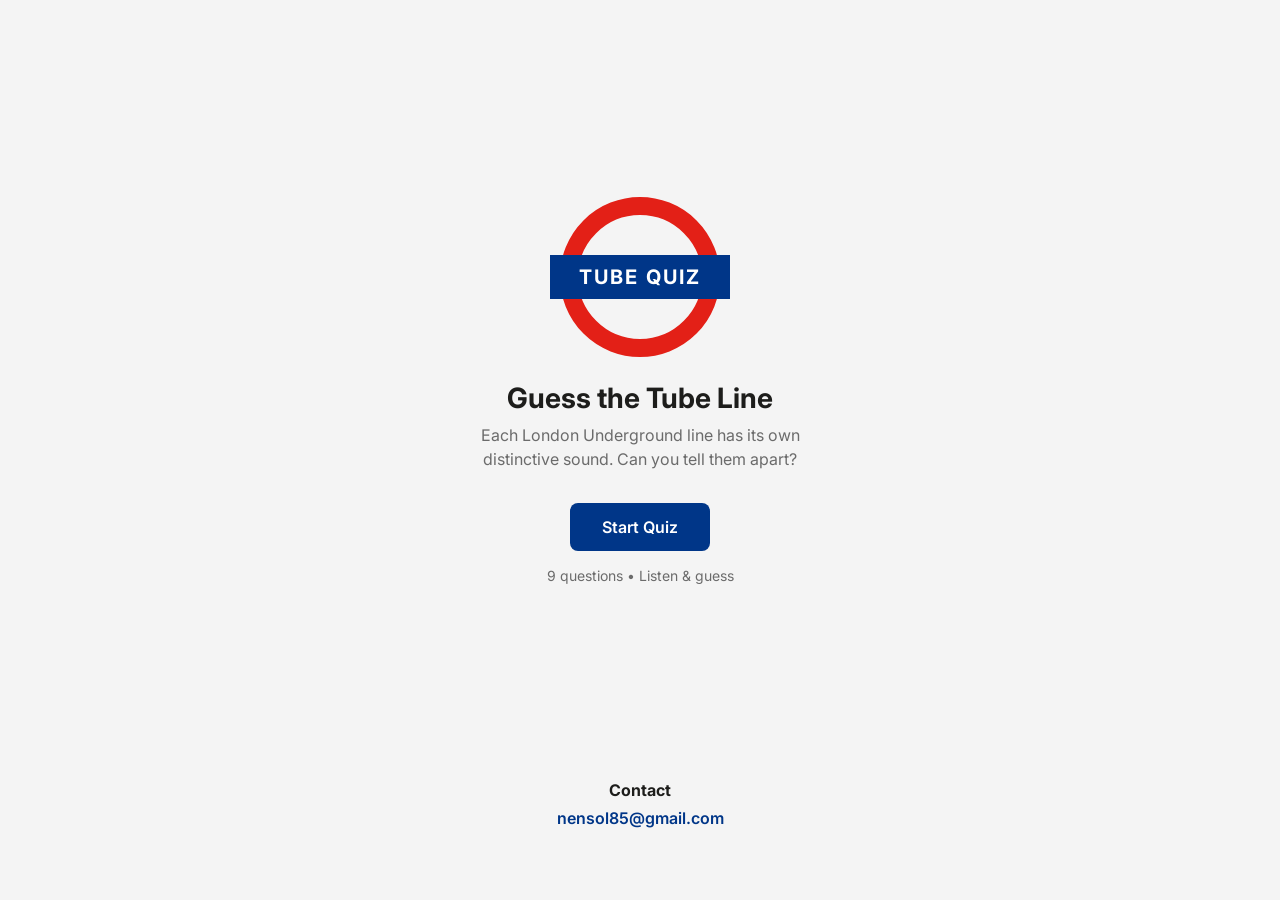
==== docs/index.html @ 5179f38a "feat: add footer contact section" ====
<!DOCTYPE html>
<html lang="en">
<head>
    <meta charset="UTF-8">
    <meta name="viewport" content="width=device-width, initial-scale=1.0">
    <title>Tube Sound Quiz - Guess the London Underground Line</title>
    <meta name="description" content="Can you identify London Underground lines just by their sound? Take the quiz and find out!">
    <meta property="og:title" content="Tube Sound Quiz">
    <meta property="og:description" content="Can you identify London Underground lines just by their sound? 10 questions, 10 lines. How well do you know the Tube?">
    <meta property="og:type" content="website">
    <meta property="og:url" content="https://tubesoundquiz.com/">
    <meta name="twitter:card" content="summary">
    <meta name="twitter:title" content="Tube Sound Quiz">
    <meta name="twitter:description" content="Can you identify London Underground lines just by their sound? Take the quiz!">
    <link rel="preconnect" href="https://fonts.googleapis.com">
    <link href="https://fonts.googleapis.com/css2?family=Inter:wght@400;600;700&display=swap" rel="stylesheet">
<style>
* {
    margin: 0;
    padding: 0;
    box-sizing: border-box;
}

:root {
    --bakerloo: #B36305;
    --central: #E32017;
    --circle: #FFD300;
    --district: #00782A;
    --jubilee: #A0A5A9;
    --metropolitan: #9B0056;
    --northern: #000000;
    --piccadilly: #003688;
    --victoria: #0098D4;
    --elizabeth: #6950A1;
    --dlr: #00A4A7;

    --tfl-blue: #003688;
    --tfl-red: #E32017;
    --bg: #f4f4f4;
    --card-bg: #ffffff;
    --text: #1d1d1b;
    --text-muted: #6b6b6b;
}

body {
    font-family: 'Inter', 'Johnston ITC', -apple-system, BlinkMacSystemFont, sans-serif;
    background: var(--bg);
    color: var(--text);
    min-height: 100vh;
    display: flex;
    flex-direction: column;
    align-items: center;
}

#app {
    width: 100%;
    max-width: 520px;
    padding: 24px;
    min-height: calc(100vh - 120px);
    display: flex;
    align-items: center;
    justify-content: center;
}

.site-footer {
    width: 100%;
    max-width: 520px;
    padding: 0 24px 24px;
    text-align: center;
    color: var(--text-muted);
}

.footer-title {
    font-size: 16px;
    font-weight: 700;
    margin-bottom: 8px;
    color: var(--text);
}

.footer-link {
    color: var(--tfl-blue);
    font-weight: 600;
    text-decoration: none;
}

.footer-link:hover {
    text-decoration: underline;
}

.screen {
    display: none;
    width: 100%;
    animation: fadeIn 0.3s ease;
}

.screen.active {
    display: flex;
    flex-direction: column;
    align-items: center;
}

@keyframes fadeIn {
    from { opacity: 0; transform: translateY(10px); }
    to { opacity: 1; transform: translateY(0); }
}

/* Roundel */
.roundel {
    position: relative;
    width: 160px;
    height: 160px;
    margin-bottom: 24px;
}

.roundel::before {
    content: '';
    position: absolute;
    inset: 0;
    border-radius: 50%;
    border: 18px solid var(--tfl-red);
}

.roundel-bar {
    position: absolute;
    top: 50%;
    left: 50%;
    transform: translate(-50%, -50%);
    width: 180px;
    background: var(--tfl-blue);
    color: white;
    text-align: center;
    font-weight: 700;
    font-size: 20px;
    letter-spacing: 2px;
    padding: 10px 0;
    z-index: 1;
}

/* Typography */
h1 {
    font-size: 28px;
    font-weight: 700;
    margin-bottom: 8px;
    text-align: center;
}

h2 {
    font-size: 22px;
    font-weight: 600;
    margin-bottom: 20px;
    text-align: center;
}

.subtitle {
    color: var(--text-muted);
    text-align: center;
    max-width: 360px;
    line-height: 1.5;
    margin-bottom: 32px;
}

.hint {
    color: var(--text-muted);
    font-size: 14px;
    margin-top: 16px;
}

/* Buttons */
.btn {
    border: none;
    border-radius: 8px;
    font-size: 16px;
    font-weight: 600;
    padding: 14px 32px;
    cursor: pointer;
    transition: all 0.15s ease;
    font-family: inherit;
}

.btn-primary {
    background: var(--tfl-blue);
    color: white;
}

.btn-primary:hover {
    background: #004aad;
    transform: translateY(-1px);
    box-shadow: 0 4px 12px rgba(0, 54, 136, 0.3);
}

.btn-primary:active {
    transform: translateY(0);
}

/* Play Button */
.btn-play {
    display: flex;
    flex-direction: column;
    align-items: center;
    gap: 8px;
    background: none;
    border: none;
    color: var(--tfl-blue);
    cursor: pointer;
    padding: 16px;
    margin-bottom: 24px;
    transition: all 0.15s ease;
    font-family: inherit;
    font-size: 14px;
    font-weight: 600;
}

.btn-play:hover {
    color: #004aad;
    transform: scale(1.05);
}

.btn-play.playing {
    color: var(--tfl-red);
    animation: pulse 1s ease-in-out infinite;
}

@keyframes pulse {
    0%, 100% { transform: scale(1); }
    50% { transform: scale(1.08); }
}

/* Quiz Header */
.quiz-header {
    width: 100%;
    margin-bottom: 32px;
}

.progress-bar {
    width: 100%;
    height: 6px;
    background: #e0e0e0;
    border-radius: 3px;
    overflow: hidden;
    margin-bottom: 12px;
}

.progress-fill {
    height: 100%;
    background: var(--tfl-blue);
    border-radius: 3px;
    transition: width 0.4s ease;
    width: 0%;
}

.quiz-info {
    display: flex;
    justify-content: space-between;
    font-size: 14px;
    color: var(--text-muted);
    font-weight: 600;
}

/* Quiz Body */
.quiz-body {
    display: flex;
    flex-direction: column;
    align-items: center;
    width: 100%;
}

/* Options */
.options {
    display: grid;
    grid-template-columns: 1fr 1fr;
    gap: 12px;
    width: 100%;
    margin-bottom: 20px;
}

.option-btn {
    position: relative;
    border: 2px solid #e0e0e0;
    border-radius: 10px;
    padding: 14px 16px;
    background: white;
    cursor: pointer;
    font-size: 14px;
    font-weight: 600;
    font-family: inherit;
    text-align: left;
    transition: all 0.15s ease;
    display: flex;
    align-items: center;
    gap: 10px;
}

.option-btn:hover:not(:disabled) {
    border-color: var(--tfl-blue);
    background: #f0f5ff;
    transform: translateY(-1px);
    box-shadow: 0 2px 8px rgba(0, 0, 0, 0.08);
}

.option-btn .line-dot {
    width: 14px;
    height: 14px;
    border-radius: 50%;
    flex-shrink: 0;
}

.option-btn:disabled {
    cursor: default;
    opacity: 0.6;
}

.option-btn.correct {
    border-color: #00782A;
    background: #e8f5ec;
    opacity: 1 !important;
}

.option-btn.wrong {
    border-color: var(--tfl-red);
    background: #fde8e8;
    opacity: 1 !important;
}

/* Feedback */
.feedback {
    text-align: center;
    width: 100%;
    padding: 20px;
    border-radius: 12px;
    background: white;
    border: 1px solid #e0e0e0;
    animation: fadeIn 0.3s ease;
}

.feedback.hidden {
    display: none;
}

#feedback-icon {
    font-size: 36px;
    margin-bottom: 8px;
}

#feedback-text {
    font-size: 18px;
    font-weight: 700;
    margin-bottom: 4px;
}

#feedback-detail {
    color: var(--text-muted);
    font-size: 14px;
    line-height: 1.5;
    margin-bottom: 16px;
}

/* Results */
.score-circle {
    width: 140px;
    height: 140px;
    border-radius: 50%;
    border: 6px solid var(--tfl-blue);
    display: flex;
    flex-direction: column;
    align-items: center;
    justify-content: center;
    margin: 24px 0;
}

#final-score {
    font-size: 48px;
    font-weight: 700;
    color: var(--tfl-blue);
    line-height: 1;
}

.score-label {
    font-size: 14px;
    color: var(--text-muted);
}

#results-message {
    color: var(--text-muted);
    text-align: center;
    margin-bottom: 24px;
    line-height: 1.5;
}

.results-breakdown {
    width: 100%;
    margin-bottom: 24px;
}

.result-row {
    display: flex;
    align-items: center;
    padding: 8px 12px;
    border-radius: 8px;
    margin-bottom: 4px;
    font-size: 14px;
    gap: 10px;
}

.result-row .line-dot {
    width: 12px;
    height: 12px;
    border-radius: 50%;
    flex-shrink: 0;
}

.result-row .line-name {
    flex: 1;
    font-weight: 600;
}

.result-row .result-icon {
    font-size: 16px;
}

.result-row.correct-row {
    background: #e8f5ec;
}

.result-row.wrong-row {
    background: #fde8e8;
}

/* Share platforms */
.share-platforms {
    display: flex;
    gap: 12px;
    justify-content: center;
    margin-bottom: 16px;
}

.share-icon {
    width: 44px;
    height: 44px;
    border-radius: 50%;
    border: 2px solid #e0e0e0;
    background: white;
    color: #1d1d1b;
    display: flex;
    align-items: center;
    justify-content: center;
    cursor: pointer;
    transition: all 0.15s ease;
}

.share-icon:hover {
    transform: translateY(-2px);
    box-shadow: 0 4px 12px rgba(0,0,0,0.12);
}

.share-icon[data-platform="x"]:hover { background: #000; color: white; border-color: #000; }
.share-icon[data-platform="whatsapp"]:hover { background: #25D366; color: white; border-color: #25D366; }
.share-icon[data-platform="facebook"]:hover { background: #1877F2; color: white; border-color: #1877F2; }
.share-icon[data-platform="reddit"]:hover { background: #FF4500; color: white; border-color: #FF4500; }
.share-icon[data-platform="copy"]:hover { background: var(--tfl-blue); color: white; border-color: var(--tfl-blue); }
.share-icon[data-platform="copy"].copied { background: #00782A; color: white; border-color: #00782A; }

/* Results actions */
.results-actions {
    display: flex;
    gap: 12px;
    width: 100%;
    justify-content: center;
}

.btn-share {
    background: #1d9bf0;
    color: white;
}

.btn-share:hover {
    background: #1a8cd8;
    transform: translateY(-1px);
    box-shadow: 0 4px 12px rgba(29, 155, 240, 0.3);
}

.btn-share.copied {
    background: #00782A;
}

/* Responsive */
@media (max-width: 480px) {
    #app {
        padding: 16px;
        min-height: calc(100vh - 104px);
    }

    .site-footer {
        padding: 0 16px 16px;
    }

    .options {
        grid-template-columns: 1fr;
    }

    h1 { font-size: 24px; }
    h2 { font-size: 20px; }

    .roundel {
        width: 120px;
        height: 120px;
    }

    .roundel::before {
        border-width: 14px;
    }

    .roundel-bar {
        width: 140px;
        font-size: 16px;
        padding: 8px 0;
    }
}

</style>
</head>
<body>
    <div id="app">
        <!-- Start Screen -->
        <div id="start-screen" class="screen active">
            <div class="roundel">
                <div class="roundel-bar">TUBE QUIZ</div>
            </div>
            <h1>Guess the Tube Line</h1>
            <p class="subtitle">Each London Underground line has its own distinctive sound. Can you tell them apart?</p>
            <p id="loading-msg" class="subtitle">Loading...</p>
            <button id="start-btn" class="btn btn-primary" style="display:none">Start Quiz</button>
            <p class="hint">10 questions &bull; Listen &amp; guess</p>
        </div>

        <!-- Quiz Screen -->
        <div id="quiz-screen" class="screen">
            <div class="quiz-header">
                <div class="progress-bar">
                    <div id="progress-fill" class="progress-fill"></div>
                </div>
                <div class="quiz-info">
                    <span id="question-num">Question 1/10</span>
                    <span id="score-display">Score: 0</span>
                </div>
            </div>

            <div class="quiz-body">
                <h2>Which line is this?</h2>
                <button id="play-btn" class="btn-play" aria-label="Play sound">
                    <svg width="48" height="48" viewBox="0 0 48 48" fill="none">
                        <circle cx="24" cy="24" r="23" stroke="currentColor" stroke-width="2"/>
                        <path d="M19 15L35 24L19 33V15Z" fill="currentColor"/>
                    </svg>
                    <span id="play-label">Play Sound</span>
                </button>

                <div id="options" class="options"></div>

                <div id="feedback" class="feedback hidden">
                    <div id="feedback-icon"></div>
                    <p id="feedback-text"></p>
                    <p id="feedback-detail"></p>
                    <button id="next-btn" class="btn btn-primary">Next Question</button>
                </div>
            </div>
        </div>

        <!-- Results Screen -->
        <div id="results-screen" class="screen">
            <h1 id="results-title"></h1>
            <div class="score-circle">
                <span id="final-score"></span>
                <span class="score-label">out of 10</span>
            </div>
            <p id="results-message"></p>
            <div id="results-breakdown" class="results-breakdown"></div>
            <div id="share-native" class="results-actions" style="display:none">
                <button id="share-btn" class="btn btn-share">Share Result</button>
            </div>
            <div id="share-platforms" class="share-platforms" style="display:none">
                <button class="share-icon" data-platform="x" aria-label="Share on X">
                    <svg width="20" height="20" viewBox="0 0 24 24" fill="currentColor"><path d="M18.244 2.25h3.308l-7.227 8.26 8.502 11.24H16.17l-5.214-6.817L4.99 21.75H1.68l7.73-8.835L1.254 2.25H8.08l4.713 6.231zm-1.161 17.52h1.833L7.084 4.126H5.117z"/></svg>
                </button>
                <button class="share-icon" data-platform="whatsapp" aria-label="Share on WhatsApp">
                    <svg width="20" height="20" viewBox="0 0 24 24" fill="currentColor"><path d="M17.472 14.382c-.297-.149-1.758-.867-2.03-.967-.273-.099-.471-.148-.67.15-.197.297-.767.966-.94 1.164-.173.199-.347.223-.644.075-.297-.15-1.255-.463-2.39-1.475-.883-.788-1.48-1.761-1.653-2.059-.173-.297-.018-.458.13-.606.134-.133.298-.347.446-.52.149-.174.198-.298.298-.497.099-.198.05-.371-.025-.52-.075-.149-.669-1.612-.916-2.207-.242-.579-.487-.5-.669-.51-.173-.008-.371-.01-.57-.01-.198 0-.52.074-.792.372-.272.297-1.04 1.016-1.04 2.479 0 1.462 1.065 2.875 1.213 3.074.149.198 2.096 3.2 5.077 4.487.709.306 1.262.489 1.694.625.712.227 1.36.195 1.871.118.571-.085 1.758-.719 2.006-1.413.248-.694.248-1.289.173-1.413-.074-.124-.272-.198-.57-.347m-5.421 7.403h-.004a9.87 9.87 0 01-5.031-1.378l-.361-.214-3.741.982.998-3.648-.235-.374a9.86 9.86 0 01-1.51-5.26c.001-5.45 4.436-9.884 9.888-9.884 2.64 0 5.122 1.03 6.988 2.898a9.825 9.825 0 012.893 6.994c-.003 5.45-4.437 9.884-9.885 9.884m8.413-18.297A11.815 11.815 0 0012.05 0C5.495 0 .16 5.335.157 11.892c0 2.096.547 4.142 1.588 5.945L.057 24l6.305-1.654a11.882 11.882 0 005.683 1.448h.005c6.554 0 11.89-5.335 11.893-11.893a11.821 11.821 0 00-3.48-8.413z"/></svg>
                </button>
                <button class="share-icon" data-platform="facebook" aria-label="Share on Facebook">
                    <svg width="20" height="20" viewBox="0 0 24 24" fill="currentColor"><path d="M24 12.073c0-6.627-5.373-12-12-12s-12 5.373-12 12c0 5.99 4.388 10.954 10.125 11.854v-8.385H7.078v-3.47h3.047V9.43c0-3.007 1.792-4.669 4.533-4.669 1.312 0 2.686.235 2.686.235v2.953H15.83c-1.491 0-1.956.925-1.956 1.874v2.25h3.328l-.532 3.47h-2.796v8.385C19.612 23.027 24 18.062 24 12.073z"/></svg>
                </button>
                <button class="share-icon" data-platform="reddit" aria-label="Share on Reddit">
                    <svg width="20" height="20" viewBox="0 0 24 24" fill="currentColor"><path d="M12 0A12 12 0 0 0 0 12a12 12 0 0 0 12 12 12 12 0 0 0 12-12A12 12 0 0 0 12 0zm5.01 4.744c.688 0 1.25.561 1.25 1.249a1.25 1.25 0 0 1-2.498.056l-2.597-.547-.8 3.747c1.824.07 3.48.632 4.674 1.488.308-.309.73-.491 1.207-.491.968 0 1.754.786 1.754 1.754 0 .716-.435 1.333-1.01 1.614a3.111 3.111 0 0 1 .042.52c0 2.694-3.13 4.87-7.004 4.87-3.874 0-7.004-2.176-7.004-4.87 0-.183.015-.366.043-.534A1.748 1.748 0 0 1 4.028 12c0-.968.786-1.754 1.754-1.754.463 0 .898.196 1.207.49 1.207-.883 2.878-1.43 4.744-1.487l.885-4.182a.342.342 0 0 1 .14-.197.35.35 0 0 1 .238-.042l2.906.617a1.214 1.214 0 0 1 1.108-.701zM9.25 12C8.561 12 8 12.562 8 13.25c0 .687.561 1.248 1.25 1.248.687 0 1.248-.561 1.248-1.249 0-.688-.561-1.249-1.249-1.249zm5.5 0c-.687 0-1.248.561-1.248 1.25 0 .687.561 1.248 1.249 1.248.688 0 1.249-.561 1.249-1.249 0-.687-.562-1.249-1.25-1.249zm-5.466 3.99a.327.327 0 0 0-.231.094.33.33 0 0 0 0 .463c.842.842 2.484.913 2.961.913.477 0 2.105-.056 2.961-.913a.361.361 0 0 0 .029-.463.33.33 0 0 0-.464 0c-.547.533-1.684.73-2.512.73-.828 0-1.979-.196-2.512-.73a.326.326 0 0 0-.232-.095z"/></svg>
                </button>
                <button class="share-icon" data-platform="copy" aria-label="Copy to clipboard">
                    <svg width="20" height="20" viewBox="0 0 24 24" fill="none" stroke="currentColor" stroke-width="2"><rect x="9" y="9" width="13" height="13" rx="2"/><path d="M5 15H4a2 2 0 01-2-2V4a2 2 0 012-2h9a2 2 0 012 2v1"/></svg>
                </button>
            </div>
            <div class="results-actions">
                <button id="restart-btn" class="btn btn-primary">Play Again</button>
            </div>
        </div>
    </div>

    <footer class="site-footer">
        <h2 class="footer-title">Contact</h2>
        <a class="footer-link" href="mailto:nensol85@gmail.com">nensol85@gmail.com</a>
    </footer>

<script>
    !function(t,e){var o,n,p,r;e.__SV||(window.posthog=e,e._i=[],e.init=function(i,s,a){function g(t,e){var o=e.split(".");2==o.length&&(t=t[o[0]],e=o[1]),t[e]=function(){t.push([e].concat(Array.prototype.slice.call(arguments,0)))}}(p=t.createElement("script")).type="text/javascript",p.crossOrigin="anonymous",p.async=!0,p.src=s.api_host.replace(".i.posthog.com","-assets.i.posthog.com")+"/static/array.js",(r=t.getElementsByTagName("script")[0]).parentNode.insertBefore(p,r);var u=e;for(void 0!==a?u=e[a]=[]:a="posthog",u.people=u.people||[],u.toString=function(t){var e="posthog";return"posthog"!==a&&(e+="."+a),t||(e+=" (stub)"),e},u.people.toString=function(){return u.toString(1)+".people (stub)"},o="init capture register register_once register_for_session unregister unregister_for_session getFeatureFlag getFeatureFlagPayload isFeatureEnabled reloadFeatureFlags updateEarlyAccessFeatureEnrollment getEarlyAccessFeatures on onFeatureFlags onSessionId getSurveys getActiveMatchingSurveys renderSurvey canRenderSurvey identify setPersonProperties group resetGroups setPersonPropertiesForFlags resetPersonPropertiesForFlags setGroupPropertiesForFlags resetGroupPropertiesForFlags reset get_distinct_id getGroups get_session_id get_session_replay_url alias set_config startSessionRecording stopSessionRecording sessionRecordingStarted captureException loadToolbar get_property getSessionProperty createPersonProfile opt_in_capturing opt_out_capturing has_opted_in_capturing has_opted_out_capturing clear_opt_in_out_capturing debug getPageviewId".split(" "),n=0;n<o.length;n++)g(u,o[n]);e._i.push([i,s,a])},e.__SV=1)}(document,window.posthog||[]);
    posthog.init('phc_t4JjZ5VNVpqFyWXrvqiLyb62dLm9qWx4cJApCq5kBheJ', {
        api_host: 'https://eu.i.posthog.com',
        person_profiles: 'anonymous',
    });
</script>
<script>
const SOUND_DATA = {
  'bakerloo': '[data-uri]',
  'central': '[data-uri]',
  'circle': '[data-uri]',
  'district': '[data-uri]',
  'jubilee': '[data-uri]',
  'metropolitan': '[data-uri]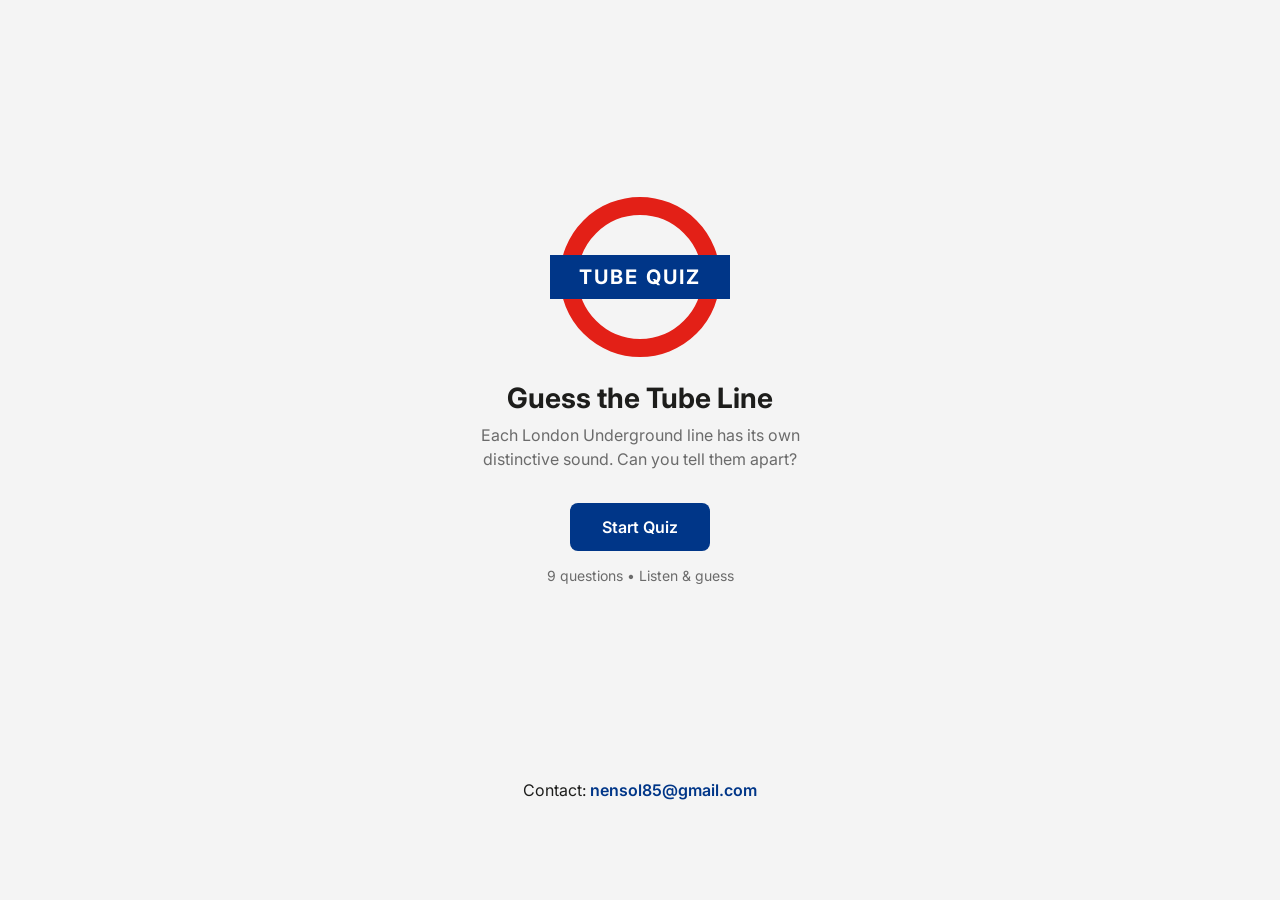
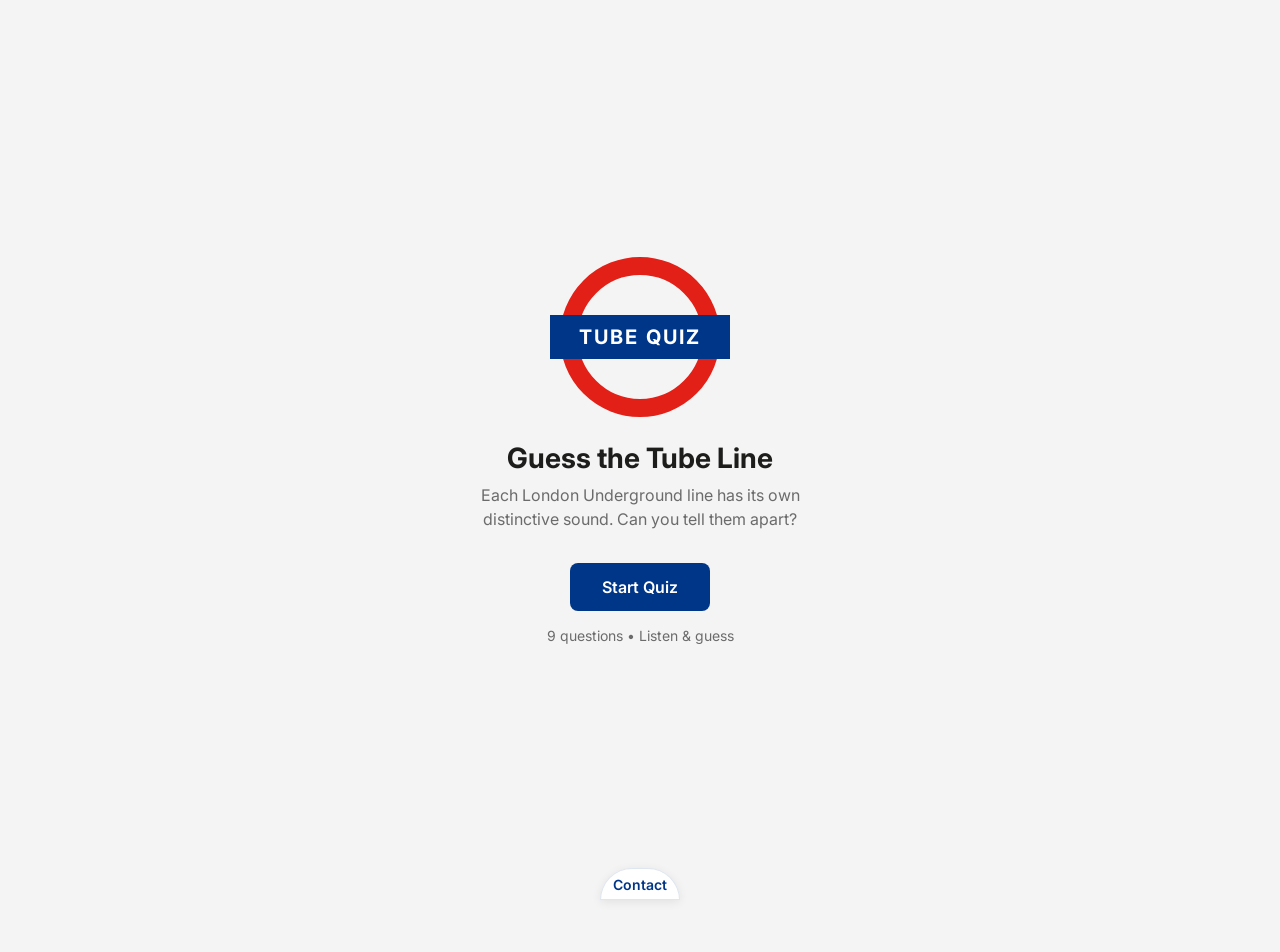
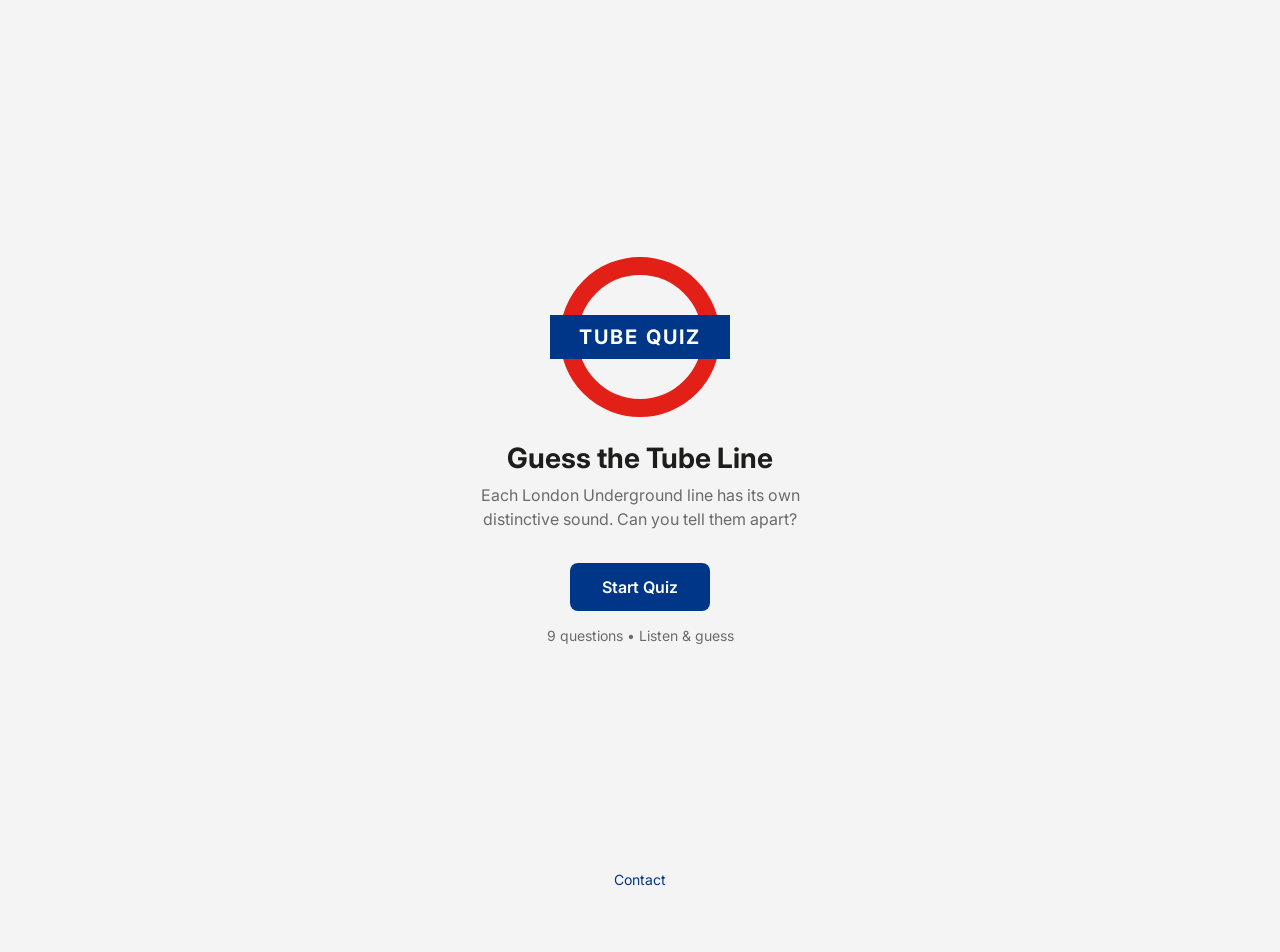
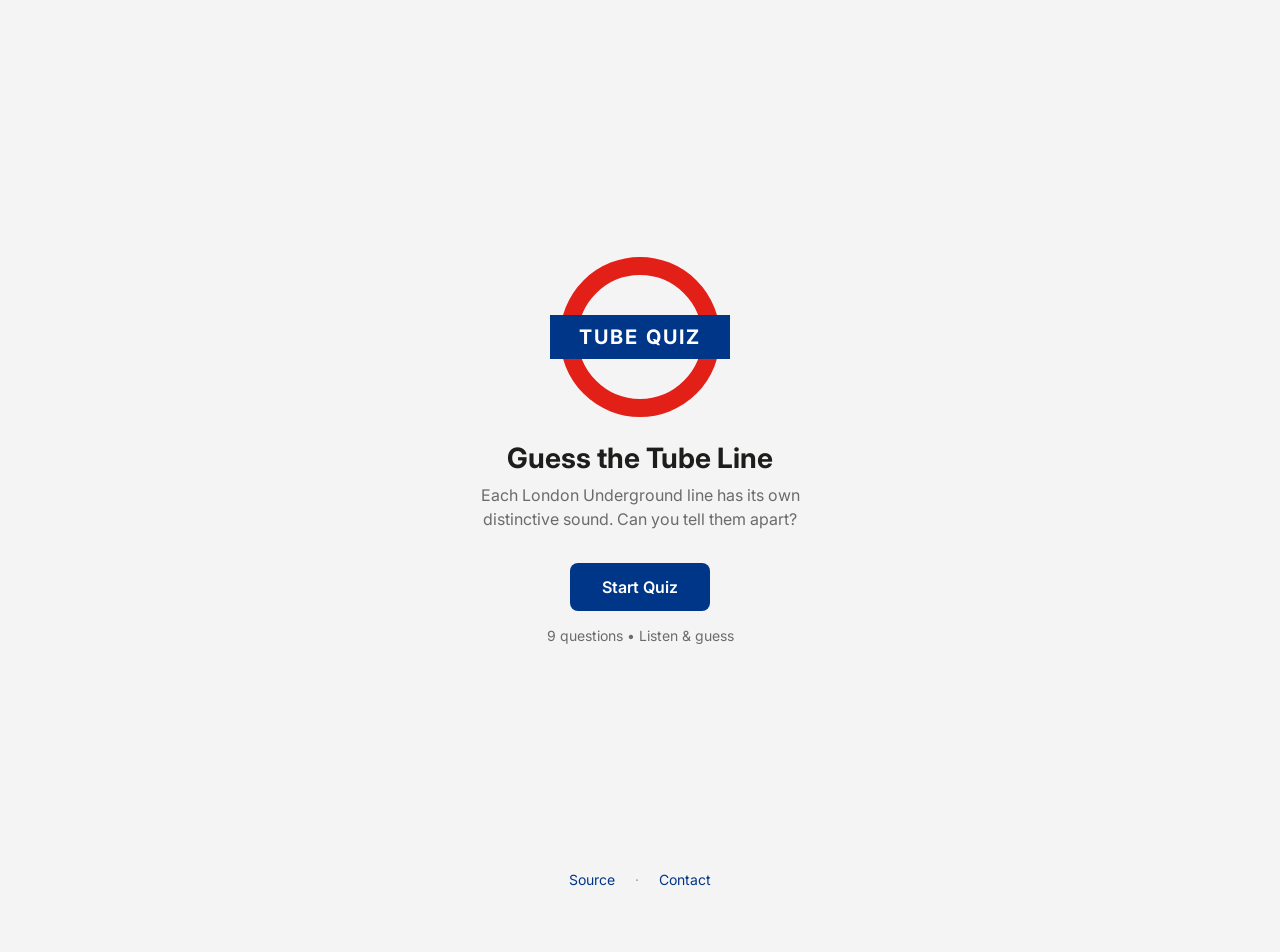
